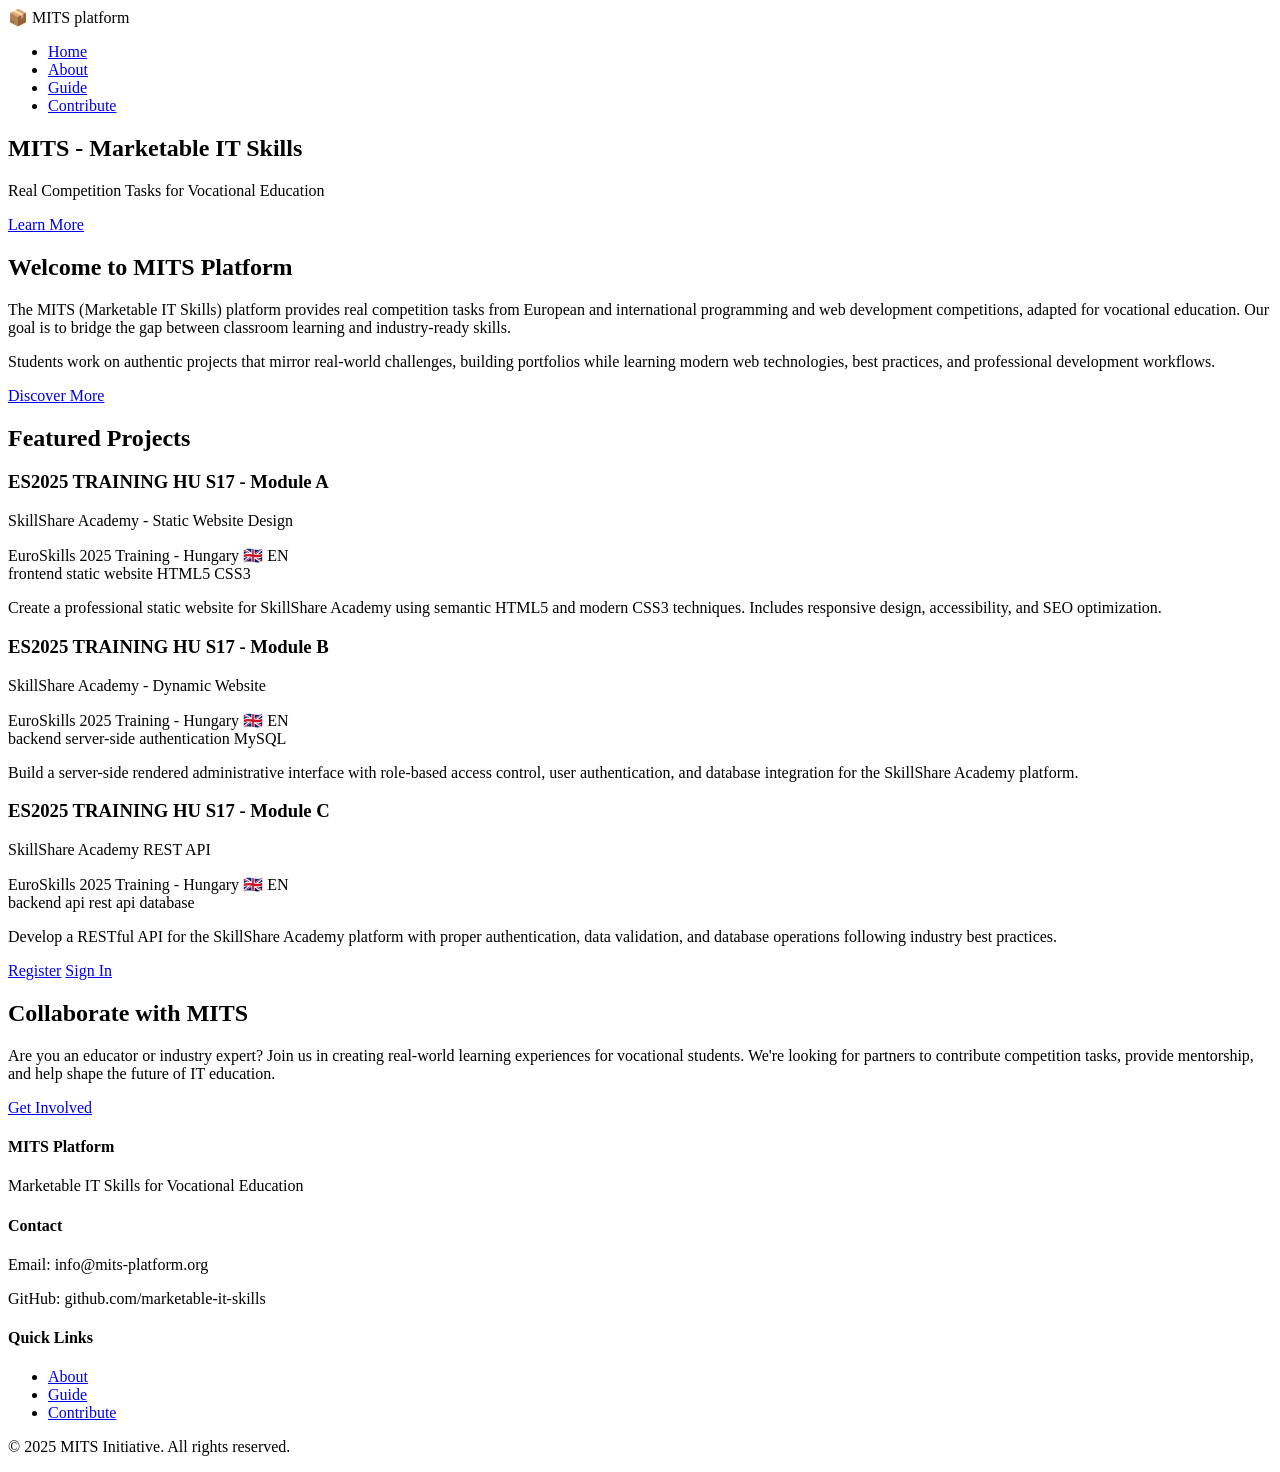
==== index.html @ 8fa292eb "Complete Module 1: HTML structure with semantic markup" ====
<!doctype html>
<html lang="en">
  <head>
    <meta charset="UTF-8" >
    <meta name="viewport" content="width=device-width, initial-scale=1.0" >
    <title>MITS - Marketable IT Skills Platform</title>

    <!-- CSS files -->
    <link rel="stylesheet" href="css/base.css" >
    <link rel="stylesheet" href="css/layout.css" >
    <link rel="stylesheet" href="css/index.css" >
  </head>
  <body>
    <!-- Header navigációval -->
    <header>
      <div class="container">
        <div class="logo">
          <span class="logo-icon">📦</span>
          <span>MITS platform</span>
        </div>
        <nav>
          <ul>
            <li><a href="index.html" class="active">Home</a></li>
            <li><a href="about.html">About</a></li>
            <li><a href="guide.html">Guide</a></li>
            <li><a href="contribute.html">Contribute</a></li>
          </ul>
        </nav>
      </div>
    </header>
    <!-- Main Content -->
    <main>
      <!-- Hero Section -->
      <section class="hero">
        <div class="container">
          <h1>MITS - Marketable IT Skills</h1>
          <p class="subtitle">
            Real Competition Tasks for Vocational Education
          </p>
          <a href="about.html" class="btn">Learn More</a>
        </div>
      </section>

      <!-- Introduction Section -->
      <section class="intro">
        <div class="container">
          <h2>Welcome to MITS Platform</h2>
          <p>
            The MITS (Marketable IT Skills) platform provides real competition
            tasks from European and international programming and web
            development competitions, adapted for vocational education. Our goal
            is to bridge the gap between classroom learning and industry-ready
            skills.
          </p>
          <p>
            Students work on authentic projects that mirror real-world
            challenges, building portfolios while learning modern web
            technologies, best practices, and professional development
            workflows.
          </p>
          <a href="about.html" class="btn">Discover More</a>
        </div>
      </section>

      <!-- Featured Projects Section -->
      <section class="featured-projects">
        <div class="container">
          <h2>Featured Projects</h2>

          <div class="projects-grid">
            <!-- Project Card 1 -->
            <article class="project-card">
              <h3>ES2025 TRAINING HU S17 - Module A</h3>
              <p class="card-subtitle">
                SkillShare Academy - Static Website Design
              </p>

              <div class="badges">
                <span class="badge">EuroSkills 2025 Training - Hungary</span>
                <span class="badge-lang">🇬🇧 EN</span>
              </div>

              <div class="tags">
                <span class="tag">frontend</span>
                <span class="tag">static website</span>
                <span class="tag">HTML5</span>
                <span class="tag">CSS3</span>
              </div>

              <p class="card-description">
                Create a professional static website for SkillShare Academy
                using semantic HTML5 and modern CSS3 techniques. Includes
                responsive design, accessibility, and SEO optimization.
              </p>
            </article>

            <!-- Project Card 2 -->
            <article class="project-card">
              <h3>ES2025 TRAINING HU S17 - Module B</h3>
              <p class="card-subtitle">SkillShare Academy - Dynamic Website</p>

              <div class="badges">
                <span class="badge">EuroSkills 2025 Training - Hungary</span>
                <span class="badge-lang">🇬🇧 EN</span>
              </div>

              <div class="tags">
                <span class="tag">backend</span>
                <span class="tag">server-side</span>
                <span class="tag">authentication</span>
                <span class="tag">MySQL</span>
              </div>

              <p class="card-description">
                Build a server-side rendered administrative interface with
                role-based access control, user authentication, and database
                integration for the SkillShare Academy platform.
              </p>
            </article>

            <!-- Project Card 3 -->
            <article class="project-card">
              <h3>ES2025 TRAINING HU S17 - Module C</h3>
              <p class="card-subtitle">SkillShare Academy REST API</p>

              <div class="badges">
                <span class="badge">EuroSkills 2025 Training - Hungary</span>
                <span class="badge-lang">🇬🇧 EN</span>
              </div>

              <div class="tags">
                <span class="tag">backend</span>
                <span class="tag">api</span>
                <span class="tag">rest api</span>
                <span class="tag">database</span>
              </div>

              <p class="card-description">
                Develop a RESTful API for the SkillShare Academy platform with
                proper authentication, data validation, and database operations
                following industry best practices.
              </p>
            </article>
          </div>

          <!-- Call-to-Action Buttons -->
          <div class="cta-buttons">
            <a href="guide.html" class="btn btn-primary">Register</a>
            <a href="guide.html" class="btn btn-secondary">Sign In</a>
          </div>
        </div>
      </section>

      <!-- Collaboration Section -->
      <section class="collaboration">
        <div class="container">
          <h2>Collaborate with MITS</h2>
          <p>
            Are you an educator or industry expert? Join us in creating
            real-world learning experiences for vocational students. We're
            looking for partners to contribute competition tasks, provide
            mentorship, and help shape the future of IT education.
          </p>
          <a href="contribute.html" class="btn">Get Involved</a>
        </div>
      </section>
    </main>

    <!-- Footer -->
    <footer>
      <div class="container">
        <div class="footer-content">
          <div class="footer-section">
            <h4>MITS Platform</h4>
            <p>Marketable IT Skills for Vocational Education</p>
          </div>

          <div class="footer-section">
            <h4>Contact</h4>
            <p>Email: info@mits-platform.org</p>
            <p>GitHub: github.com/marketable-it-skills</p>
          </div>

          <div class="footer-section">
            <h4>Quick Links</h4>
            <ul>
              <li><a href="about.html">About</a></li>
              <li><a href="guide.html">Guide</a></li>
              <li><a href="contribute.html">Contribute</a></li>
            </ul>
          </div>
        </div>

        <div class="footer-bottom">
          <p>&copy; 2025 MITS Initiative. All rights reserved.</p>
        </div>
      </div>
    </footer>
  </body>
</html>
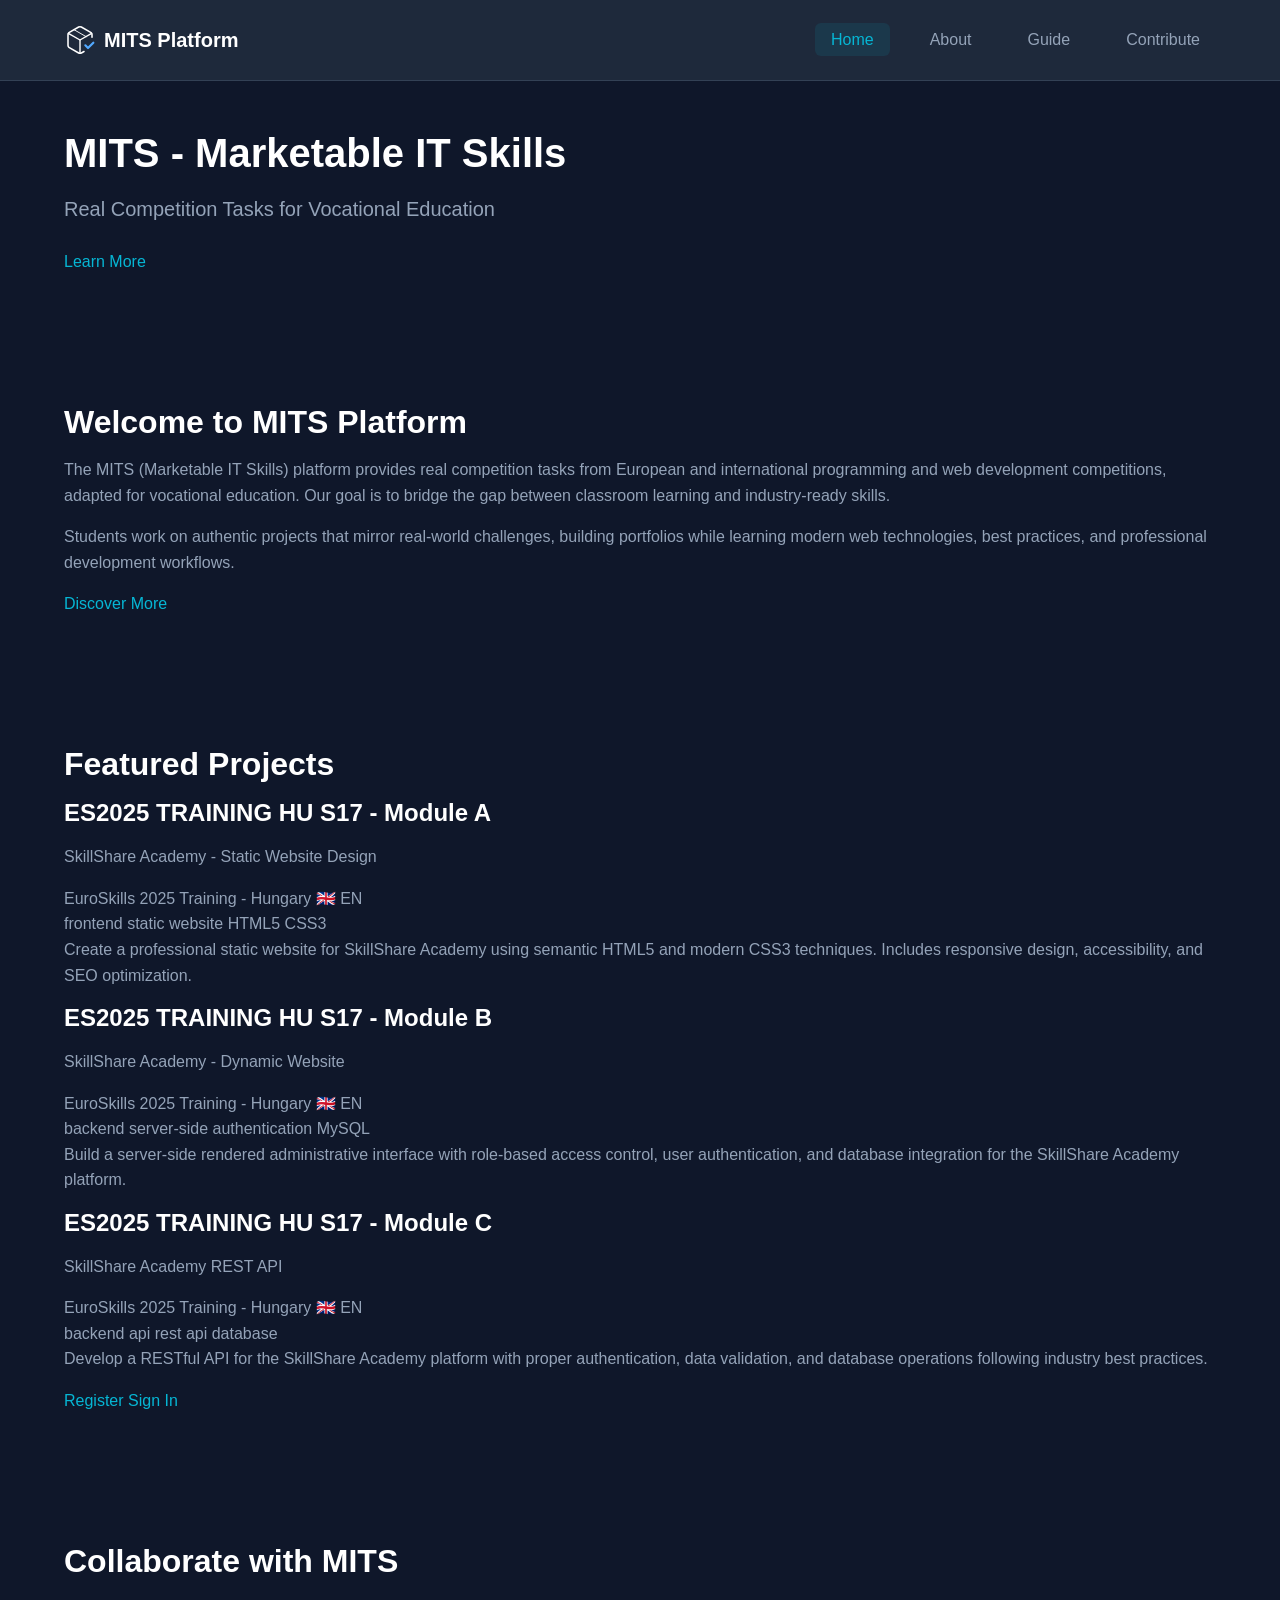
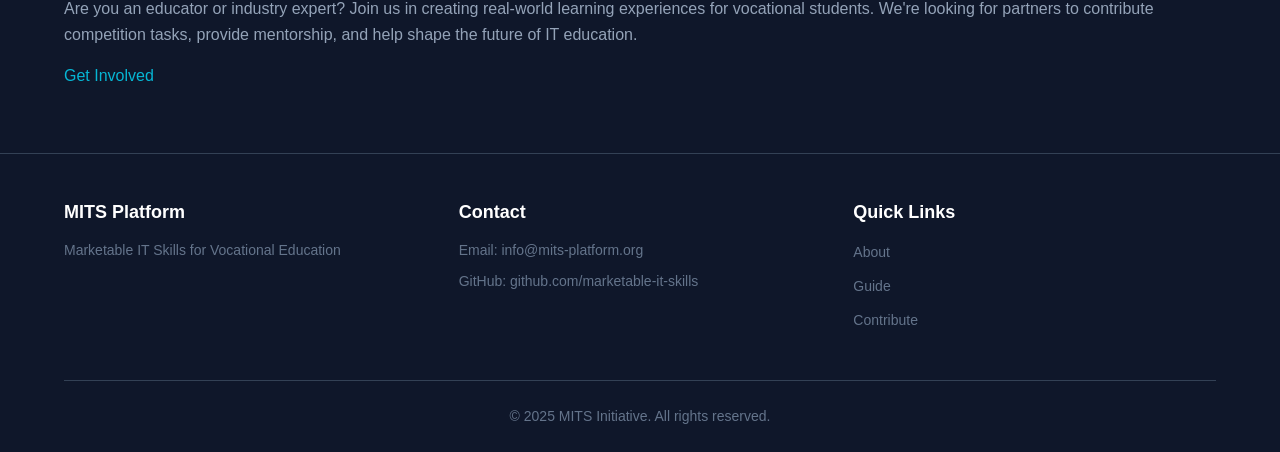
==== commit 140eaac4: "Complete Module 2: CSS fundamentals - base and layout" ====
--- a/index.html
+++ b/index.html
@@ -15,8 +15,8 @@
     <header>
       <div class="container">
         <div class="logo">
-          <span class="logo-icon">📦</span>
-          <span>MITS platform</span>
+          <img src="assets/images/logo-dark.svg" alt="MITS Logo" class="logo-icon" >
+          <span>MITS Platform</span>
         </div>
         <nav>
           <ul>
--- a/css/base.css
+++ b/css/base.css
@@ -0,0 +1,128 @@
+/* ==========================================
+   CSS RESET & BASE STYLES
+   ========================================== */
+
+/* Box Model Fix */
+*,
+*::before,
+*::after {
+  box-sizing: border-box;
+  margin: 0;
+  padding: 0;
+}
+
+/* CSS Custom Properties (Variables) */
+:root {
+  /* Colors - Dark Theme */
+  --color-bg-primary: #0f172a; /* slate-900 - main background */
+  --color-bg-secondary: #1e293b; /* slate-800 - card background */
+  --color-bg-secondary-dark: #0f172a; /* slate-900 - darker secondary background */
+  --color-bg-tertiary: #334155; /* slate-700 - subtle borders */
+
+  --color-text-primary: #ffffff; /* white - headings */
+  --color-text-secondary: #94a3b8; /* slate-400 - body text */
+  --color-text-tertiary: #64748b; /* slate-500 - muted text */
+
+  --color-accent: #06b6d4; /* cyan-500 - primary accent */
+  --color-accent-hover: #0891b2; /* cyan-600 - hover state */
+
+  /* Spacing Scale */
+  --spacing-xs: 0.5rem; /* 8px */
+  --spacing-sm: 1rem; /* 16px */
+  --spacing-md: 1.5rem; /* 24px */
+  --spacing-lg: 2rem; /* 32px */
+  --spacing-xl: 3rem; /* 48px */
+  --spacing-2xl: 4rem; /* 64px */
+
+  /* Typography */
+  --font-family:
+    -apple-system, BlinkMacSystemFont, "Segoe UI", Roboto, "Helvetica Neue",
+    Arial, sans-serif;
+
+  /* Layout */
+  --container-max-width: 1200px;
+
+  /* Border Radius */
+  --radius-sm: 0.375rem; /* 6px */
+  --radius-md: 0.5rem; /* 8px */
+  --radius-lg: 0.75rem; /* 12px */
+}
+
+/* Base Typography */
+html {
+  font-size: 16px;
+  -webkit-font-smoothing: antialiased;
+  -moz-osx-font-smoothing: grayscale;
+}
+
+body {
+  font-family: var(--font-family);
+  background-color: var(--color-bg-primary);
+  color: var(--color-text-secondary);
+  line-height: 1.6;
+  min-height: 100vh;
+}
+
+/* Headings */
+h1,
+h2,
+h3,
+h4,
+h5,
+h6 {
+  color: var(--color-text-primary);
+  font-weight: 700;
+  line-height: 1.2;
+  margin-bottom: var(--spacing-sm);
+}
+
+h1 {
+  font-size: 2.5rem; /* 40px */
+}
+
+h2 {
+  font-size: 2rem; /* 32px */
+}
+
+h3 {
+  font-size: 1.5rem; /* 24px */
+}
+
+h4 {
+  font-size: 1.25rem; /* 20px */
+}
+
+/* Paragraphs */
+p {
+  margin-bottom: var(--spacing-sm);
+}
+
+/* Links */
+a {
+  color: var(--color-accent);
+  text-decoration: none;
+  transition: color 0.2s ease;
+}
+
+a:hover {
+  color: var(--color-accent-hover);
+}
+
+/* Lists */
+ul,
+ol {
+  list-style-position: inside;
+  margin-bottom: var(--spacing-sm);
+}
+
+/* Remove list styling from navigation */
+nav ul {
+  list-style: none;
+}
+
+/* Subtitle styling */
+.subtitle {
+  font-size: 1.25rem;
+  color: var(--color-text-secondary);
+  margin-bottom: var(--spacing-md);
+}
--- a/css/layout.css
+++ b/css/layout.css
@@ -0,0 +1,139 @@
+/* ==========================================
+   LAYOUT - STRUCTURAL STYLES
+   ========================================== */
+
+/* Container */
+.container {
+  max-width: var(--container-max-width);
+  margin: 0 auto;
+  padding: 0 var(--spacing-md);
+}
+
+/* Header */
+header {
+  background-color: var(--color-bg-secondary);
+  padding: var(--spacing-md) 0;
+  border-bottom: 1px solid var(--color-bg-tertiary);
+  position: sticky;
+  top: 0;
+  z-index: 100;
+}
+
+header .container {
+  display: flex;
+  justify-content: space-between;
+  align-items: center;
+}
+
+/* Logo */
+.logo {
+  display: flex;
+  align-items: center;
+  gap: var(--spacing-xs);
+  font-size: 1.25rem;
+  font-weight: 700;
+  color: var(--color-text-primary);
+}
+
+.logo-icon {
+  width: 2rem;
+  height: 2rem;
+  display: block;
+}
+
+/* Navigation */
+nav ul {
+  display: flex;
+  gap: var(--spacing-md);
+  list-style: none;
+  margin: 0;
+}
+
+nav a {
+  color: var(--color-text-secondary);
+  font-weight: 500;
+  padding: var(--spacing-xs) var(--spacing-sm);
+  border-radius: var(--radius-sm);
+  transition: all 0.2s ease;
+}
+
+nav a:hover {
+  color: var(--color-text-primary);
+  background-color: var(--color-bg-tertiary);
+}
+
+nav a.active {
+  color: var(--color-accent);
+  background-color: rgba(6, 182, 212, 0.1);
+}
+
+/* Main Content */
+main {
+  min-height: 50vh;
+}
+
+/* Sections */
+section {
+  padding: var(--spacing-2xl) 0;
+}
+
+/* Remove excessive padding from first section */
+section:first-child {
+  padding-top: var(--spacing-xl);
+}
+
+/* Footer */
+footer {
+  background-color: var(--color-bg-secondary-dark);
+  padding: var(--spacing-xl) 0 var(--spacing-md);
+  border-top: 1px solid var(--color-bg-tertiary);
+}
+
+.footer-content {
+  display: grid;
+  grid-template-columns: repeat(auto-fit, minmax(250px, 1fr));
+  gap: var(--spacing-lg);
+  margin-bottom: var(--spacing-lg);
+}
+
+.footer-section h4 {
+  color: var(--color-text-primary);
+  margin-bottom: var(--spacing-sm);
+  font-size: 1.125rem;
+}
+
+.footer-section p {
+  color: var(--color-text-tertiary);
+  font-size: 0.875rem;
+  margin-bottom: var(--spacing-xs);
+}
+
+.footer-section ul {
+  list-style: none;
+}
+
+.footer-section ul li {
+  margin-bottom: var(--spacing-xs);
+}
+
+.footer-section a {
+  color: var(--color-text-tertiary);
+  font-size: 0.875rem;
+  transition: color 0.2s ease;
+}
+
+.footer-section a:hover {
+  color: var(--color-accent);
+}
+
+.footer-bottom {
+  text-align: center;
+  padding-top: var(--spacing-md);
+  border-top: 1px solid var(--color-bg-tertiary);
+}
+
+.footer-bottom p {
+  color: var(--color-text-tertiary);
+  font-size: 0.875rem;
+  margin: 0;
+}
